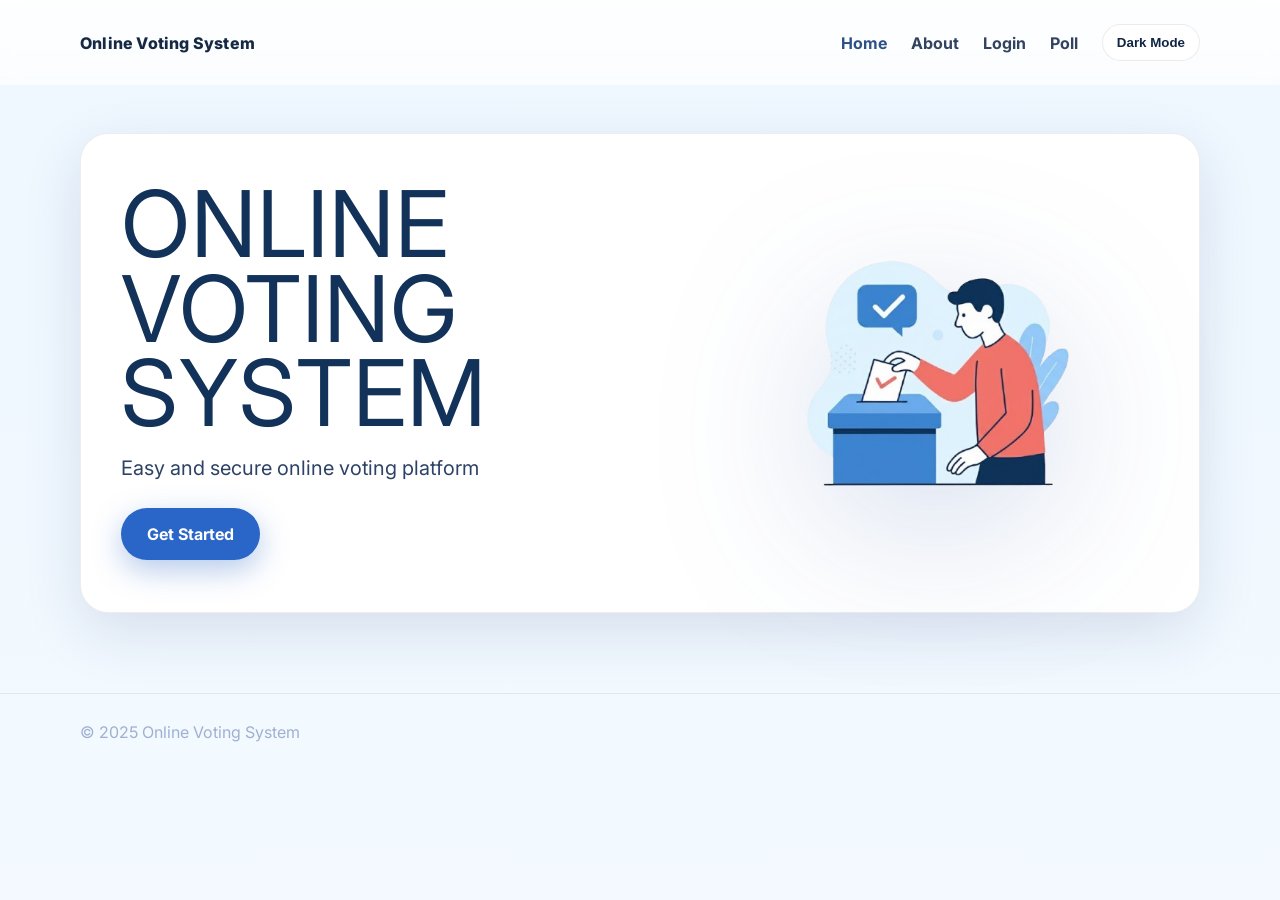
==== Frontend/index.html @ 99bcf948 "Project Setup" ====
<!DOCTYPE html>
<html lang="en">
<head>
    <meta charset="UTF-8">
    <meta name="viewport" content="width=device-width, initial-scale=1.0">
    <title>Online Voting System</title>
    <link rel="preconnect" href="https://fonts.googleapis.com">
    <link rel="preconnect" href="https://fonts.gstatic.com" crossorigin>
    <link href="https://fonts.googleapis.com/css2?family=Inter:wght@400;600;800&display=swap" rel="stylesheet">
    <link rel="stylesheet" href="styles.css">
</head>
<body>
    <div class="site-header">
        <div class="container nav">
            <div class="brand">Online Voting System</div>
            <div class="nav-links">
                <a class="nav-link active" href="index.html">Home</a>
                <a class="nav-link" href="about.html">About</a>
                <a class="nav-link" href="login.html">Login</a>
                <a class="nav-link" href="poll.html">Poll</a>
                <button class="theme-toggle" id="themeToggle" data-ripple>Dark Mode</button>
            </div>
        </div>
    </div>

    <div class="main">
        <div class="hero">
            <div class="container hero-grid">
                <div class="hero-left">
                    <div class="gradient-title">
                        ONLINE<br>VOTING<br>SYSTEM
                    </div>
                    <div class="subtitle">Easy and secure online voting platform</div>
                    <a href="login.html" class="cta-button" data-ripple>
                        Get Started
                    </a>
                </div>
                <div class="hero-right">
                    <div class="card-illustration">
                        <img id="heroImage" src="images/10.png" data-light-src="images/10.png" >
                    </div>
                </div>
            </div>
        </div>
    </div>

    <div class="site-footer">
        <div class="container">
            <span>© 2025 Online Voting System</span>
        </div>
    </div>

    <script src="script.js"></script>
</body>
</html>
---- Frontend/styles.css ----
:root{
  /* Light theme default (as per new mock) */
  --bg-0:#eef7ff;--bg-1:#ffffff;--panel:#ffffff;--muted:#3b4a64;--text:#0f2544;
  --primary-0:#4da3ff;--primary-1:#2a66c7;--primary-2:#163d7a;--accent:#2a66c7;
  --shadow:0 20px 60px rgba(23,45,99,.12);
}
/* Night Mode (previous dark neon theme) */
.theme-dark{
  --bg-0:#0c1222;--bg-1:#0f172a;--panel:#0d1325;--muted:#9aa4bf;--text:#e6edff;
  --primary-0:#00e0ff;--primary-1:#3a78ff;--primary-2:#7a3cff;--accent:#a855f7;
  --shadow:0 20px 60px rgba(0,0,0,.45);
}
*{box-sizing:border-box}
html,body{height:100%}
body{
  margin:0;font-family:"Inter",system-ui,-apple-system,Segoe UI,Roboto,Arial;
  color:var(--text);background:linear-gradient(180deg,rgba(238,247,255,1),rgba(238,247,255,.7)) fixed;
}
.theme-dark body{ background:radial-gradient(1200px 800px at 20% 10%,#0f1a3c 0%,var(--bg-0) 45%,#0a0f1e 100%) fixed; }
.container{width:min(1120px,92%);margin:0 auto}

/* Header */
.site-header{position:sticky;top:0;z-index:10;background:linear-gradient(180deg,rgba(255,255,255,.9),rgba(255,255,255,.7));backdrop-filter:blur(10px);}
.theme-dark .site-header{background:linear-gradient(180deg,rgba(9,12,23,.85),rgba(9,12,23,.55));}
.nav{display:flex;align-items:center;justify-content:space-between;padding:24px 0}
.brand{font-weight:800;letter-spacing:.2px;color:#162843}
.theme-dark .brand{color:#bcd3ff}
.nav-links{display:flex;gap:24px;align-items:center}
.nav-link{color:#1c2e4e;text-decoration:none;font-weight:700;opacity:.9;transition:opacity .2s,transform .2s}
.nav-link:hover{opacity:1;transform:translateY(-1px)}
.nav-link.active{color:var(--primary-2)}
.theme-dark .nav-link.active{color:#fff}
.theme-toggle{border:1px solid rgba(0,0,0,.08);background:#fff;color:#0f2544;border-radius:999px;padding:10px 14px;font-weight:700;cursor:pointer}
.theme-dark .theme-toggle{background:#11172a;color:#e6edff;border-color:rgba(255,255,255,.12)}
.theme-toggle:hover{background:#f3f7ff}

/* Hero */
.hero{padding:48px 0 80px}
.hero-grid{display:grid;grid-template-columns:1.1fr .9fr;gap:40px;align-items:center;background:var(--panel);border-radius:28px;padding:48px 40px;box-shadow:var(--shadow);border:1px solid rgba(7,29,73,.08)}
.theme-dark .hero-grid{background:linear-gradient(180deg,rgba(20,24,44,.65),rgba(13,19,37,.65));border-color:rgba(255,255,255,.05)}
.gradient-title{font-size:92px;line-height:.92;margin:0;color:#12325a;letter-spacing:1px}
.theme-dark .gradient-title{background:linear-gradient(135deg,var(--primary-0),var(--primary-1) 45%,var(--primary-2));-webkit-background-clip:text;background-clip:text;color:transparent}
.subtitle{color:#2d4266;margin:20px 0 28px;font-size:20px}
.theme-dark .subtitle{color:var(--muted)}
.cta-button{display:inline-block;padding:16px 26px;border-radius:999px;background:#2a66c7;color:white;text-decoration:none;font-weight:700;box-shadow:0 10px 30px rgba(42,102,199,.35);position:relative;overflow:hidden}
.theme-dark .cta-button{background:linear-gradient(135deg,#8a2be2,#ff2dfc 50%,#5b7cfa);box-shadow:0 10px 30px rgba(138,43,226,.45)}
.cta-button:focus{outline:2px solid rgba(124,58,237,.6);outline-offset:3px}

.card-illustration{display:grid;place-items:center;width:100%;max-width:560px;aspect-ratio:4/3}
.card-illustration img{width:100%;height:100%;object-fit:contain;filter:drop-shadow(0 40px 80px rgba(31,80,160,.18))}
.theme-dark .card-illustration img{filter:drop-shadow(0 40px 80px rgba(65,105,225,.25))}

/* Pages */
.page{padding:48px 0 80px}
.panel{width:min(900px,92%);margin:0 auto;background:var(--panel);border-radius:24px;padding:36px;border:1px solid rgba(7,29,73,.08);box-shadow:var(--shadow)}
.theme-dark .panel{background:linear-gradient(180deg,rgba(20,24,44,.65),rgba(13,19,37,.65));border-color:rgba(255,255,255,.06)}
.panel-title{margin:0 0 12px;font-weight:800;font-size:28px}
.card.form{display:grid;gap:16px}
.card input{width:100%;margin-top:8px;padding:14px 14px;border-radius:12px;border:1px solid rgba(7,29,73,.12);background:#ffffff;color:#0f2544}
.theme-dark .card input{border-color:rgba(255,255,255,.08);background:#0a1020;color:var(--text)}
.auth .card{width:min(520px,92%)}
.form-hint{color:#9fb0d1;margin-top:8px}

/* Poll */
.options{display:grid;gap:14px;margin-top:10px}
.option{display:grid;grid-template-columns:1fr auto;align-items:center;gap:14px;padding:16px 18px;border-radius:14px;background:#ffffff;border:1px solid rgba(7,29,73,.12);color:#0f2544;cursor:pointer;position:relative;text-align:left}
.theme-dark .option{background:#0b1226;border-color:rgba(255,255,255,.06);color:#eaf2ff}
.option:hover{border-color:#2a66c7}
.theme-dark .option:hover{border-color:rgba(123,97,255,.6)}
.option-bar{grid-column:1/-1;height:10px;border-radius:999px;background:rgba(7,29,73,.08);overflow:hidden}
.theme-dark .option-bar{background:rgba(255,255,255,.06)}
.option-bar span{display:block;height:100%;width:0;background:linear-gradient(90deg,var(--primary-0),var(--primary-1),var(--primary-2));transition:width .6s ease}
.option-percent{font-variant-numeric:tabular-nums;color:#1c2e4e}
.theme-dark .option-percent{color:#cfe1ff}

/* Footer */
.site-footer{border-top:1px solid rgba(7,29,73,.08)}
.theme-dark .site-footer{border-top-color:rgba(255,255,255,.06)}
.site-footer .container{padding:28px 0;color:#9fb0d1}

/* Utilities */
[data-ripple]{position:relative;overflow:hidden}
.ripple{position:absolute;border-radius:50%;transform:scale(0);animation:ripple .6s linear;background:rgba(255,255,255,.35);pointer-events:none}
@keyframes ripple{to{transform:scale(4);opacity:0}}

@media (max-width: 900px){
  .hero-grid{grid-template-columns:1fr}
  .gradient-title{font-size:64px}
}
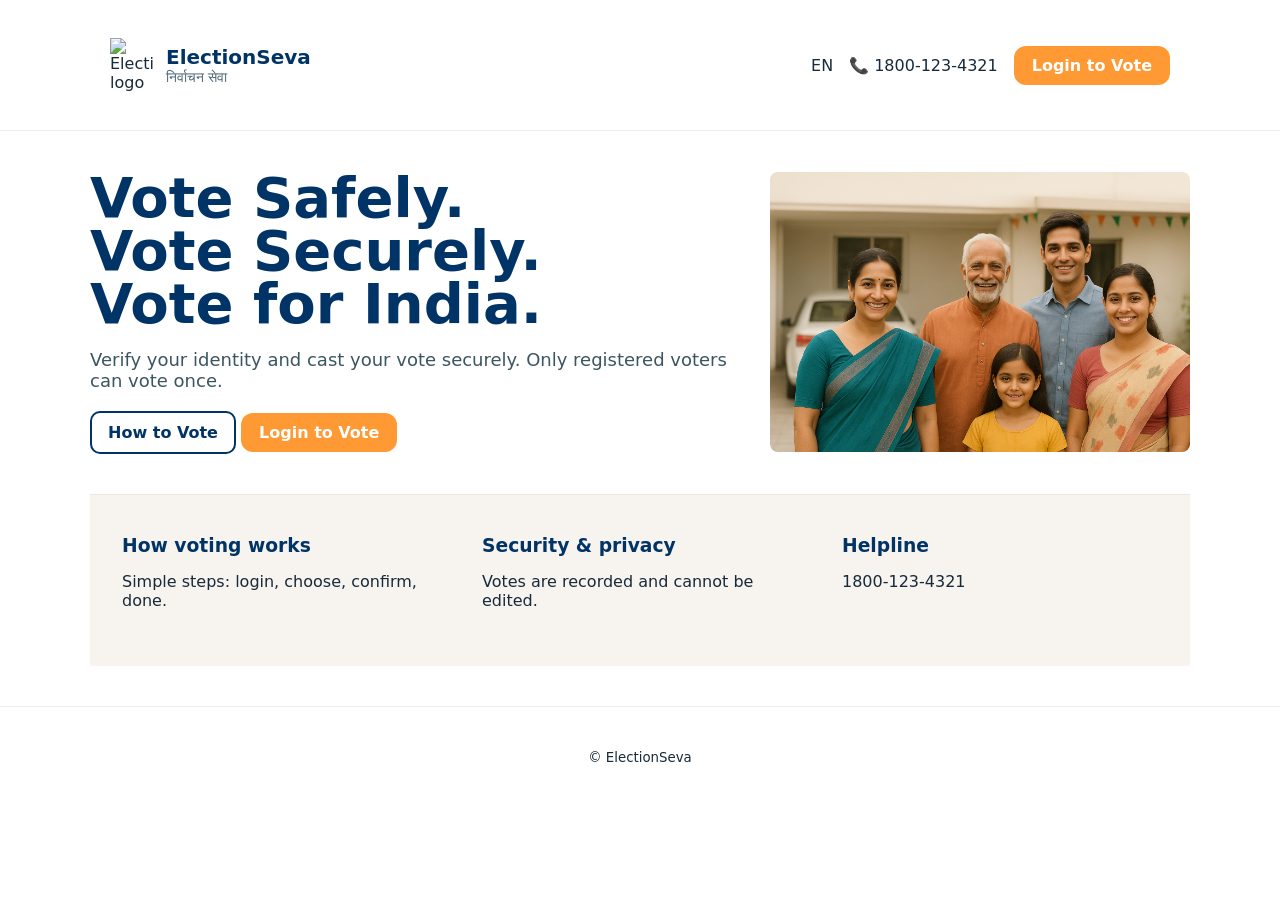
==== commit 58fd3295: "Project Implemented" ====
--- a/Frontend/index.html
+++ b/Frontend/index.html
@@ -1,57 +1,68 @@
-<!DOCTYPE html>
+<!doctype html>
 <html lang="en">
 <head>
-    <meta charset="UTF-8">
-    <meta name="viewport" content="width=device-width, initial-scale=1.0">
-    <title>Online Voting System</title>
-    <link rel="preconnect" href="https://fonts.googleapis.com">
-    <link rel="preconnect" href="https://fonts.gstatic.com" crossorigin>
-    <link href="https://fonts.googleapis.com/css2?family=Inter:wght@400;600;800&display=swap" rel="stylesheet">
-    <link rel="stylesheet" href="styles.css">
+<meta charset="utf-8"/>
+<meta name="viewport" content="width=device-width,initial-scale=1"/>
+<title>ElectionSeva</title>
+<link rel="stylesheet" href="css/style.css">
 </head>
 <body>
-    <div class="site-header">
-        <div class="container nav">
-            <div class="brand">Online Voting System</div>
-            <div class="nav-links">
-                <a class="nav-link active" href="index.html">Home</a>
-                <a class="nav-link" href="about.html">About</a>
-                <a class="nav-link" href="login.html">Login</a>
-                <a class="nav-link" href="poll.html">Poll</a>
-                <button class="theme-toggle" id="themeToggle" data-ripple>Dark Mode</button>
-            </div>
-        </div>
+<header class="site-header">
+  <div class="container header-inner">
+    <div class="brand">
+      <img src="assets/logo.svg" alt="ElectionSeva logo" class="logo">
+      <div class="brand-text">
+        <h1>ElectionSeva</h1>
+        <div class="hindi">निर्वाचन सेवा</div>
+      </div>
     </div>
+    <div class="header-right">
+      <div class="lang">EN</div>
+      <div class="helpline">📞 1800-123-4321</div>
+      <a class="btn primary" href="voter_login.html">Login to Vote</a>
+    </div>
+  </div>
+</header>
 
-    <div class="main">
-        <div class="hero">
-            <div class="container hero-grid">
-                <div class="hero-left">
-                    <div class="gradient-title">
-                        ONLINE<br>VOTING<br>SYSTEM
-                    </div>
-                    <div class="subtitle">Easy and secure online voting platform</div>
-                    <a href="login.html" class="cta-button" data-ripple>
-                        Get Started
-                    </a>
-                </div>
-                <div class="hero-right">
-                    <div class="card-illustration">
-                        <img id="heroImage" src="images/10.png" data-light-src="images/10.png" >
-                    </div>
-                </div>
-            </div>
-        </div>
+<main>
+  <section class="hero container">
+    <div class="hero-left">
+      <h2>Vote Safely.<br>Vote Securely.<br>Vote for India.</h2>
+      <p>Verify your identity and cast your vote securely. Only registered voters can vote once.</p>
+      <div class="hero-ctas">
+        <a class="btn outline" href="#">How to Vote</a>
+        <a class="btn primary" href="voter_login.html">Login to Vote</a>
+      </div>
     </div>
+    <div class="hero-right">
+      <img src="assets/hero-2.png" alt="Happy family representing voters">
+    </div>
+  </section>
 
-    <div class="site-footer">
-        <div class="container">
-            <span>© 2025 Online Voting System</span>
-        </div>
+  <section class="info container">
+    <div class="info-grid">
+      <div class="info-item">
+        <h3>How voting works</h3>
+        <p>Simple steps: login, choose, confirm, done.</p>
+      </div>
+      <div class="info-item">
+        <h3>Security & privacy</h3>
+        <p>Votes are recorded and cannot be edited.</p>
+      </div>
+      <div class="info-item">
+        <h3>Helpline</h3>
+        <p>1800-123-4321</p>
+      </div>
     </div>
+  </section>
+</main>
 
-    <script src="script.js"></script>
+<footer class="site-footer">
+  <div class="container">
+    <small>© ElectionSeva</small>
+  </div>
+</footer>
+
+<script src="js/main.js"></script>
 </body>
 </html>
-
-
--- a/Frontend/css/style.css
+++ b/Frontend/css/style.css
@@ -0,0 +1,55 @@
+/* style.css - minimal reset */
+*{box-sizing:border-box}
+html,body{height:100%;margin:0;font-family:"Noto Sans", system-ui, -apple-system, "Segoe UI", Roboto, Arial; color:#172a3a}
+.container{max-width:1100px;margin:0 auto;padding:20px}
+
+/* Palette */
+:root{
+  --saffron:#FF9933;
+  --navy:#003366;
+  --green:#138808;
+  --muted:#F7F3EE;
+  --text:#172a3a;
+}
+
+/* Header */
+.site-header{background:#fff;padding:18px 0;border-bottom:1px solid #eee}
+.header-inner{display:flex;justify-content:space-between;align-items:center}
+.brand{display:flex;align-items:center;gap:12px}
+.logo{width:44px;height:auto}
+.brand-text h1{margin:0;font-size:20px;color:var(--navy)}
+.brand-text .hindi{font-size:14px;color:#516a7a}
+.header-right{display:flex;align-items:center;gap:16px}
+.btn{display:inline-block;padding:10px 18px;border-radius:12px;text-decoration:none;font-weight:600}
+.btn.primary{background:var(--saffron);color:white}
+.btn.outline{border:2px solid var(--navy);color:var(--navy);background:transparent;padding:10px 16px;border-radius:10px}
+
+/* Hero */
+.hero{display:grid;grid-template-columns:1fr 420px;gap:30px;align-items:center;padding:40px 0}
+.hero-left h2{font-size:56px;line-height:0.95;margin:0 0 18px;color:var(--navy)}
+.hero-left p{font-size:18px;color:#3b5562;margin-bottom:20px}
+.hero-right img{width:100%;height:auto;border-radius:8px;display:block}
+
+/* Info grid */
+.info{background:var(--muted);padding:28px 20px;border-top:1px solid #efe7de}
+.info-grid{display:flex;gap:20px;justify-content:space-between}
+.info-item{flex:1;padding:12px}
+.info-item h3{margin:0 0 8px;color:var(--navy)}
+
+/* Forms and auth pages */
+.auth-page{max-width:640px;margin:40px auto}
+.form label{display:block;margin-bottom:12px}
+.form input, .form textarea, .form select{width:100%;padding:10px;border:1px solid #ddd;border-radius:8px}
+.form-row{display:flex;gap:12px;align-items:center;margin-top:18px}
+.form-msg{margin-top:12px;color:#b12}
+
+/* Footer */
+.site-footer{padding:20px;border-top:1px solid #eee;background:#fff;text-align:center;margin-top:40px}
+
+/* responsive */
+@media (max-width:900px){
+  .hero{grid-template-columns:1fr; padding:20px 0}
+  .hero-left h2{font-size:36px}
+  .hero-right{order:-1}
+  .info-grid{flex-direction:column}
+}
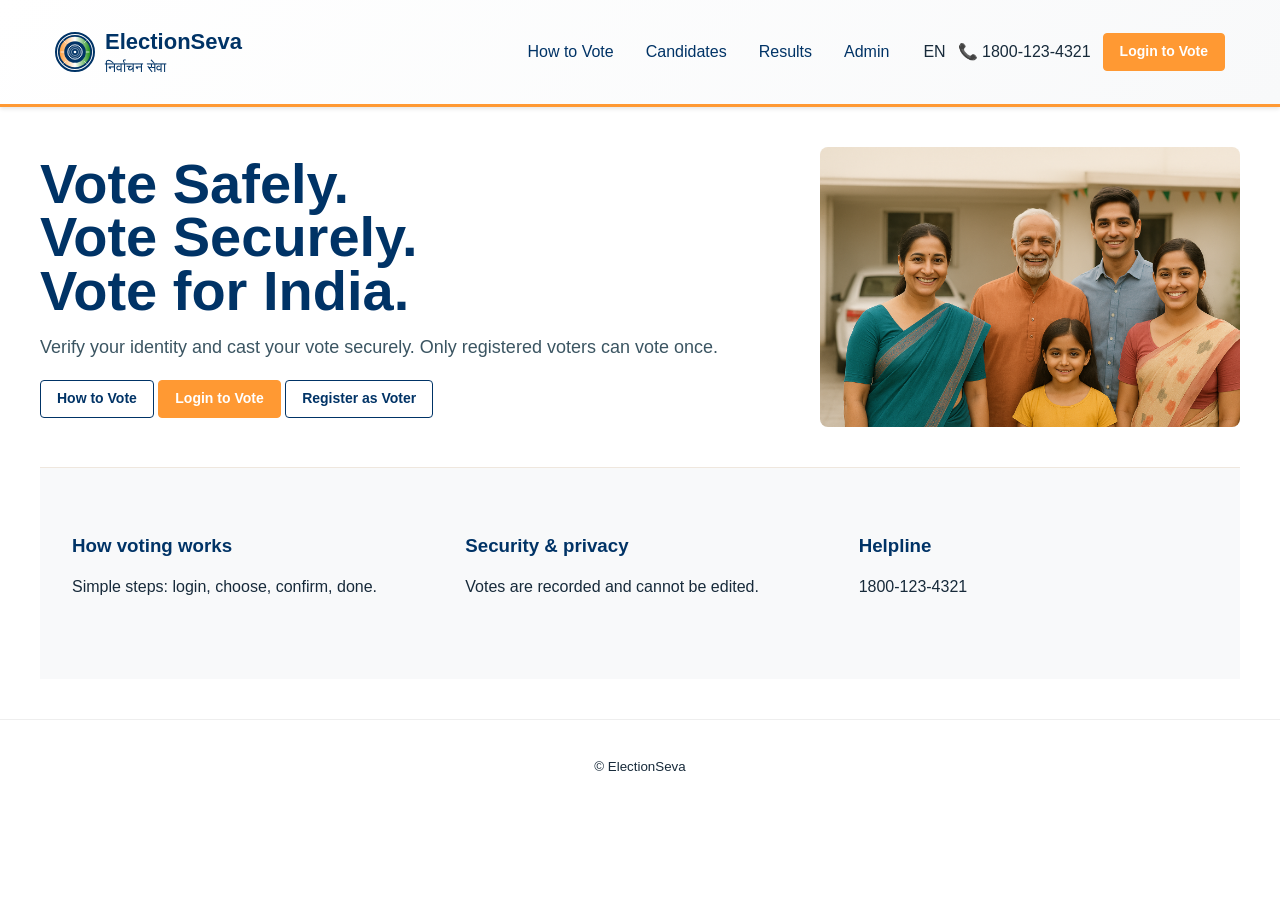
==== commit 888ea33a: "add function" ====
--- a/Frontend/index.html
+++ b/Frontend/index.html
@@ -17,6 +17,12 @@
       </div>
     </div>
     <div class="header-right">
+      <div class="nav-links">
+        <a href="how_to_vote.html" class="nav-link">How to Vote</a>
+        <a href="simple_candidates.html" class="nav-link">Candidates</a>
+        <a href="results.html" class="nav-link">Results</a>
+        <a href="simple_admin.html" class="nav-link">Admin</a>
+      </div>
       <div class="lang">EN</div>
       <div class="helpline">📞 1800-123-4321</div>
       <a class="btn primary" href="voter_login.html">Login to Vote</a>
@@ -30,8 +36,9 @@
       <h2>Vote Safely.<br>Vote Securely.<br>Vote for India.</h2>
       <p>Verify your identity and cast your vote securely. Only registered voters can vote once.</p>
       <div class="hero-ctas">
-        <a class="btn outline" href="#">How to Vote</a>
+        <a class="btn outline" href="how_to_vote.html">How to Vote</a>
         <a class="btn primary" href="voter_login.html">Login to Vote</a>
+        <a class="btn outline" href="register_voter.html">Register as Voter</a>
       </div>
     </div>
     <div class="hero-right">
--- a/Frontend/css/style.css
+++ b/Frontend/css/style.css
@@ -1,28 +1,111 @@
-/* style.css - minimal reset */
+/* style.css - Indian Government Theme */
 *{box-sizing:border-box}
-html,body{height:100%;margin:0;font-family:"Noto Sans", system-ui, -apple-system, "Segoe UI", Roboto, Arial; color:#172a3a}
-.container{max-width:1100px;margin:0 auto;padding:20px}
-
-/* Palette */
+html,body{height:100%;margin:0;font-family:"Noto Sans", "Arial", sans-serif; color:#172a3a; line-height:1.4}
+.container{max-width:1200px;margin:0 auto;padding:15px}
+
+/* Indian Government Color Palette */
 :root{
   --saffron:#FF9933;
   --navy:#003366;
   --green:#138808;
-  --muted:#F7F3EE;
+  --white:#FFFFFF;
+  --muted:#F8F9FA;
   --text:#172a3a;
-}
-
-/* Header */
-.site-header{background:#fff;padding:18px 0;border-bottom:1px solid #eee}
-.header-inner{display:flex;justify-content:space-between;align-items:center}
-.brand{display:flex;align-items:center;gap:12px}
-.logo{width:44px;height:auto}
-.brand-text h1{margin:0;font-size:20px;color:var(--navy)}
-.brand-text .hindi{font-size:14px;color:#516a7a}
-.header-right{display:flex;align-items:center;gap:16px}
-.btn{display:inline-block;padding:10px 18px;border-radius:12px;text-decoration:none;font-weight:600}
-.btn.primary{background:var(--saffron);color:white}
-.btn.outline{border:2px solid var(--navy);color:var(--navy);background:transparent;padding:10px 16px;border-radius:10px}
+  --border:#E5E5E5;
+  --success:#28a745;
+  --warning:#ffc107;
+  --danger:#dc3545;
+  --info:#17a2b8;
+}
+
+/* Header - Government Style */
+.site-header{
+  background: linear-gradient(135deg, var(--white) 0%, var(--muted) 100%);
+  padding:12px 0;
+  border-bottom:3px solid var(--saffron);
+  box-shadow:0 2px 4px rgba(0,0,0,0.1)
+}
+.header-inner{
+  display:flex;
+  justify-content:space-between;
+  align-items:center;
+  flex-wrap:wrap;
+  gap:10px;
+}
+.brand{
+  display:flex;
+  align-items:center;
+  gap:10px;
+}
+.logo{width:40px;height:40px;border-radius:50%;border:2px solid var(--navy)}
+.brand-text h1{
+  margin:0;
+  font-size:22px;
+  color:var(--navy);
+  font-weight:bold;
+}
+.brand-text .hindi{
+  font-size:14px;
+  color:var(--navy);
+  font-weight:500;
+}
+.header-right{
+  display:flex;
+  align-items:center;
+  gap:12px;
+  flex-wrap:wrap;
+}
+.nav-links{
+  display:flex;
+  gap:8px;
+  margin-right:10px;
+}
+.nav-link{
+  color:var(--navy);
+  text-decoration:none;
+  font-weight:500;
+  padding:6px 12px;
+  border-radius:4px;
+  transition:background-color 0.2s;
+}
+.nav-link:hover{
+  background-color:var(--muted);
+  color:var(--saffron);
+}
+.btn{
+  display:inline-block;
+  padding:8px 16px;
+  border-radius:4px;
+  text-decoration:none;
+  font-weight:600;
+  font-size:14px;
+  border:none;
+  cursor:pointer;
+  transition:all 0.2s;
+}
+.btn.primary{
+  background:var(--saffron);
+  color:var(--white);
+  border:1px solid var(--saffron);
+}
+.btn.primary:hover{
+  background:#e6891a;
+  border-color:#e6891a;
+}
+.btn.outline{
+  border:1px solid var(--navy);
+  color:var(--navy);
+  background:transparent;
+}
+.btn.outline:hover{
+  background:var(--navy);
+  color:var(--white);
+}
+.btn.success{background:var(--success);color:var(--white);border:1px solid var(--success)}
+.btn.warning{background:var(--warning);color:var(--text);border:1px solid var(--warning)}
+.btn.danger{background:var(--danger);color:var(--white);border:1px solid var(--danger)}
+.btn.small{padding:4px 8px;font-size:12px}
+.btn.large{padding:12px 24px;font-size:16px}
 
 /* Hero */
 .hero{display:grid;grid-template-columns:1fr 420px;gap:30px;align-items:center;padding:40px 0}
@@ -46,10 +129,481 @@
 /* Footer */
 .site-footer{padding:20px;border-top:1px solid #eee;background:#fff;text-align:center;margin-top:40px}
 
-/* responsive */
+/* Page Layout */
+.page-header{
+  text-align:center;
+  margin:20px 0 30px;
+  padding:20px;
+  background:var(--muted);
+  border-radius:8px;
+  border-left:4px solid var(--saffron);
+}
+.page-header h1{
+  color:var(--navy);
+  margin:0 0 10px;
+  font-size:28px;
+}
+.subtitle{
+  color:#666;
+  font-size:16px;
+  margin:0;
+}
+
+/* Forms - Government Style */
+.registration-form{
+  background:var(--white);
+  padding:25px;
+  border-radius:8px;
+  border:1px solid var(--border);
+  box-shadow:0 2px 8px rgba(0,0,0,0.1);
+}
+.form-section{
+  margin-bottom:25px;
+  padding-bottom:20px;
+  border-bottom:1px solid var(--border);
+}
+.form-section:last-child{
+  border-bottom:none;
+  margin-bottom:0;
+}
+.form-section h3{
+  color:var(--navy);
+  margin:0 0 15px;
+  font-size:18px;
+  border-bottom:2px solid var(--saffron);
+  padding-bottom:5px;
+}
+.form-row{
+  display:grid;
+  grid-template-columns:1fr 1fr;
+  gap:15px;
+  margin-bottom:15px;
+}
+.form-group{
+  display:block;
+  margin-bottom:15px;
+}
+.form-group label{
+  display:block;
+  font-weight:600;
+  color:var(--navy);
+  margin-bottom:5px;
+}
+.form input, .form textarea, .form select{
+  width:100%;
+  padding:10px;
+  border:2px solid var(--border);
+  border-radius:4px;
+  font-size:14px;
+  transition:border-color 0.2s;
+}
+.form input:focus, .form textarea:focus, .form select:focus{
+  outline:none;
+  border-color:var(--saffron);
+  box-shadow:0 0 0 2px rgba(255,153,51,0.2);
+}
+.form-actions{
+  display:flex;
+  gap:10px;
+  flex-wrap:wrap;
+  margin-top:20px;
+  padding-top:20px;
+  border-top:1px solid var(--border);
+}
+
+/* Candidate Cards */
+.candidate-card{
+  background:var(--white);
+  border:1px solid var(--border);
+  border-radius:8px;
+  padding:20px;
+  margin-bottom:15px;
+  box-shadow:0 2px 4px rgba(0,0,0,0.1);
+  transition:box-shadow 0.2s;
+}
+.candidate-card:hover{
+  box-shadow:0 4px 8px rgba(0,0,0,0.15);
+}
+.candidate-header{
+  display:flex;
+  align-items:center;
+  gap:15px;
+  margin-bottom:15px;
+}
+.candidate-symbol{
+  width:60px;
+  height:60px;
+  border:2px solid var(--border);
+  border-radius:8px;
+  display:flex;
+  align-items:center;
+  justify-content:center;
+  background:var(--muted);
+}
+.party-symbol{
+  width:100%;
+  height:100%;
+  object-fit:contain;
+  border-radius:4px;
+}
+.no-symbol{
+  color:#999;
+  font-size:12px;
+  text-align:center;
+}
+.candidate-info{
+  flex:1;
+}
+.candidate-name{
+  margin:0 0 5px;
+  color:var(--navy);
+  font-size:18px;
+}
+.candidate-party{
+  margin:0 0 5px;
+  color:var(--saffron);
+  font-weight:600;
+}
+.candidate-constituency{
+  margin:0;
+  color:#666;
+  font-size:14px;
+}
+.candidate-manifesto{
+  background:var(--muted);
+  padding:15px;
+  border-radius:4px;
+  border-left:3px solid var(--saffron);
+}
+.candidate-manifesto h4{
+  margin:0 0 10px;
+  color:var(--navy);
+  font-size:16px;
+}
+.candidate-manifesto p{
+  margin:0;
+  line-height:1.5;
+}
+
+/* Voting Guide */
+.voting-guide{
+  background:var(--white);
+  padding:25px;
+  border-radius:8px;
+  border:1px solid var(--border);
+}
+.guide-section{
+  margin-bottom:30px;
+}
+.guide-section h2{
+  color:var(--navy);
+  margin:0 0 15px;
+  font-size:24px;
+  border-bottom:2px solid var(--saffron);
+  padding-bottom:10px;
+}
+.steps-container{
+  margin:25px 0;
+}
+.step{
+  display:flex;
+  gap:20px;
+  margin-bottom:25px;
+  padding:20px;
+  background:var(--muted);
+  border-radius:8px;
+  border-left:4px solid var(--saffron);
+}
+.step-number{
+  width:40px;
+  height:40px;
+  background:var(--saffron);
+  color:var(--white);
+  border-radius:50%;
+  display:flex;
+  align-items:center;
+  justify-content:center;
+  font-weight:bold;
+  font-size:18px;
+  flex-shrink:0;
+}
+.step-content{
+  flex:1;
+}
+.step-content h3{
+  margin:0 0 10px;
+  color:var(--navy);
+  font-size:18px;
+}
+.step-content p{
+  margin:0 0 15px;
+  line-height:1.5;
+}
+.step-actions{
+  margin-top:10px;
+}
+.step-note{
+  background:var(--white);
+  padding:10px;
+  border-radius:4px;
+  border-left:3px solid var(--info);
+  margin-top:10px;
+  font-size:14px;
+}
+
+/* Results Page */
+.result-card{
+  background:var(--white);
+  border:1px solid var(--border);
+  border-radius:8px;
+  padding:20px;
+  margin-bottom:15px;
+  display:flex;
+  align-items:center;
+  gap:20px;
+  transition:all 0.2s;
+}
+.result-card.winner{
+  border:2px solid var(--success);
+  background:linear-gradient(135deg, #f8fff8 0%, var(--white) 100%);
+  box-shadow:0 4px 12px rgba(40,167,69,0.2);
+}
+.result-rank{
+  width:60px;
+  text-align:center;
+  font-weight:bold;
+  font-size:18px;
+  color:var(--navy);
+}
+.winner-badge{
+  background:var(--success);
+  color:var(--white);
+  padding:4px 8px;
+  border-radius:4px;
+  font-size:12px;
+  font-weight:bold;
+}
+.result-candidate{
+  display:flex;
+  align-items:center;
+  gap:15px;
+  flex:1;
+}
+.result-votes{
+  text-align:right;
+  min-width:120px;
+}
+.vote-count{
+  font-size:18px;
+  font-weight:bold;
+  color:var(--navy);
+}
+.vote-percentage{
+  font-size:14px;
+  color:#666;
+}
+.result-bar{
+  width:100px;
+  height:8px;
+  background:var(--border);
+  border-radius:4px;
+  overflow:hidden;
+}
+.vote-bar{
+  height:100%;
+  background:var(--saffron);
+  transition:width 0.3s;
+}
+
+/* Admin Panel */
+.admin-section{
+  background:var(--white);
+  border:1px solid var(--border);
+  border-radius:8px;
+  padding:20px;
+  margin-bottom:20px;
+}
+.admin-section h3{
+  margin:0 0 15px;
+  color:var(--navy);
+  font-size:18px;
+  border-bottom:2px solid var(--saffron);
+  padding-bottom:8px;
+}
+.election-controls{
+  display:flex;
+  gap:10px;
+  flex-wrap:wrap;
+  margin-bottom:15px;
+}
+.admin-actions{
+  display:flex;
+  gap:10px;
+  flex-wrap:wrap;
+}
+.status-info{
+  background:var(--muted);
+  padding:15px;
+  border-radius:4px;
+  border-left:4px solid var(--info);
+}
+.status-open{color:var(--success);font-weight:bold}
+.status-closed{color:var(--danger);font-weight:bold}
+.status-published{color:var(--success);font-weight:bold}
+.status-unpublished{color:var(--warning);font-weight:bold}
+
+/* Statistics */
+.stats-grid{
+  display:grid;
+  grid-template-columns:repeat(auto-fit, minmax(200px, 1fr));
+  gap:15px;
+  margin-bottom:20px;
+}
+.stat-item{
+  background:var(--muted);
+  padding:15px;
+  border-radius:4px;
+  text-align:center;
+  border-left:4px solid var(--saffron);
+}
+.stat-number{
+  font-size:24px;
+  font-weight:bold;
+  color:var(--navy);
+  margin-top:5px;
+}
+.candidate-stats{
+  background:var(--white);
+  padding:15px;
+  border-radius:4px;
+  border:1px solid var(--border);
+}
+.candidate-stat{
+  padding:8px 0;
+  border-bottom:1px solid var(--border);
+}
+.candidate-stat:last-child{
+  border-bottom:none;
+}
+
+/* Voters Table */
+.voters-table{
+  background:var(--white);
+  border:1px solid var(--border);
+  border-radius:4px;
+  overflow:hidden;
+}
+.voter-row{
+  display:grid;
+  grid-template-columns:1fr 1fr 1fr auto auto;
+  gap:10px;
+  padding:12px 15px;
+  border-bottom:1px solid var(--border);
+  align-items:center;
+}
+.voter-row:last-child{
+  border-bottom:none;
+}
+.voter-row:hover{
+  background:var(--muted);
+}
+.status-verified{color:var(--success);font-weight:bold}
+.status-pending{color:var(--warning);font-weight:bold}
+
+/* Info Cards */
+.info-grid{
+  display:grid;
+  grid-template-columns:repeat(auto-fit, minmax(250px, 1fr));
+  gap:20px;
+  margin:25px 0;
+}
+.info-card{
+  background:var(--white);
+  border:1px solid var(--border);
+  border-radius:8px;
+  padding:20px;
+  text-align:center;
+}
+.info-card h3{
+  margin:0 0 15px;
+  color:var(--navy);
+  font-size:18px;
+}
+.info-card ul{
+  text-align:left;
+  margin:0;
+  padding-left:20px;
+}
+.info-card li{
+  margin-bottom:8px;
+  line-height:1.4;
+}
+
+/* Timeline */
+.timeline{
+  margin:25px 0;
+}
+.timeline-item{
+  display:flex;
+  gap:20px;
+  margin-bottom:20px;
+  padding:15px;
+  background:var(--muted);
+  border-radius:4px;
+  border-left:4px solid var(--saffron);
+}
+.timeline-date{
+  font-weight:bold;
+  color:var(--navy);
+  min-width:150px;
+}
+.timeline-content{
+  flex:1;
+  line-height:1.5;
+}
+
+/* Action Buttons */
+.action-buttons{
+  display:flex;
+  gap:15px;
+  justify-content:center;
+  flex-wrap:wrap;
+  margin:30px 0;
+}
+
+/* Status Messages */
+.election-closed, .no-results, .error{
+  text-align:center;
+  padding:30px;
+  background:var(--muted);
+  border-radius:8px;
+  border:1px solid var(--border);
+}
+.election-closed h3, .error h3{
+  color:var(--navy);
+  margin:0 0 15px;
+}
+.loading{
+  text-align:center;
+  padding:20px;
+  color:#666;
+  font-style:italic;
+}
+
+/* Responsive Design */
 @media (max-width:900px){
   .hero{grid-template-columns:1fr; padding:20px 0}
   .hero-left h2{font-size:36px}
   .hero-right{order:-1}
   .info-grid{flex-direction:column}
-}
+  .form-row{grid-template-columns:1fr}
+  .result-card{flex-direction:column; text-align:center}
+  .result-candidate{flex-direction:column; text-align:center}
+  .voter-row{grid-template-columns:1fr; gap:5px; text-align:center}
+  .election-controls{flex-direction:column}
+  .admin-actions{flex-direction:column}
+  .action-buttons{flex-direction:column; align-items:center}
+  .nav-links{display:none}
+}
+
+
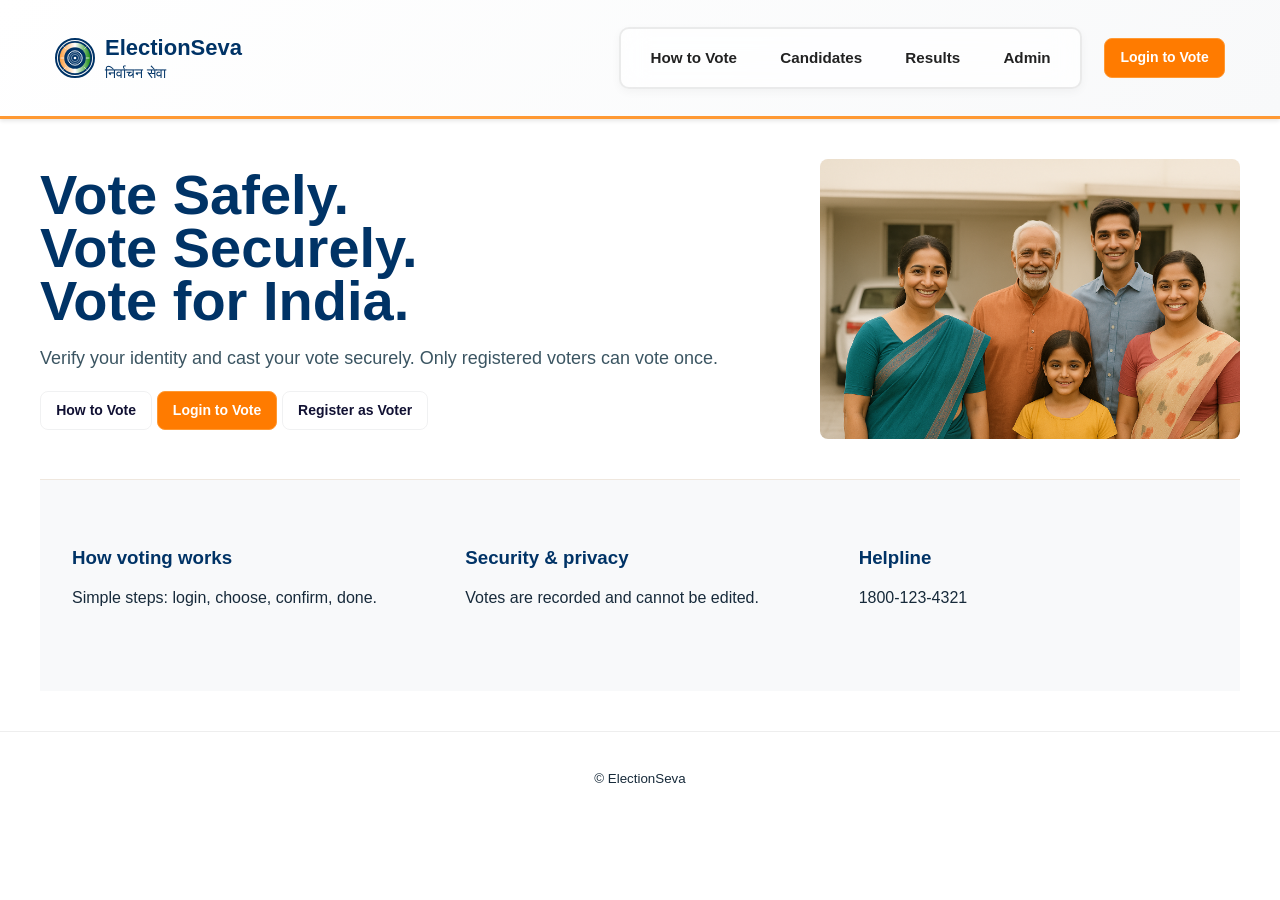
==== commit 74dd5806: "add function" ====
--- a/Frontend/index.html
+++ b/Frontend/index.html
@@ -17,14 +17,12 @@
       </div>
     </div>
     <div class="header-right">
-      <div class="nav-links">
+      <div class="nav-links glass-nav">
         <a href="how_to_vote.html" class="nav-link">How to Vote</a>
         <a href="simple_candidates.html" class="nav-link">Candidates</a>
         <a href="results.html" class="nav-link">Results</a>
         <a href="simple_admin.html" class="nav-link">Admin</a>
-      </div>
-      <div class="lang">EN</div>
-      <div class="helpline">📞 1800-123-4321</div>
+      </div>      
       <a class="btn primary" href="voter_login.html">Login to Vote</a>
     </div>
   </div>
--- a/Frontend/css/style.css
+++ b/Frontend/css/style.css
@@ -1,609 +1,1104 @@
 /* style.css - Indian Government Theme */
-*{box-sizing:border-box}
-html,body{height:100%;margin:0;font-family:"Noto Sans", "Arial", sans-serif; color:#172a3a; line-height:1.4}
-.container{max-width:1200px;margin:0 auto;padding:15px}
+* {
+  box-sizing: border-box;
+}
+html,
+body {
+  height: 100%;
+  margin: 0;
+  font-family: "Noto Sans", "Arial", sans-serif;
+  color: #172a3a;
+  line-height: 1.4;
+}
+.container {
+  max-width: 1200px;
+  margin: 0 auto;
+  padding: 15px;
+}
 
 /* Indian Government Color Palette */
-:root{
-  --saffron:#FF9933;
-  --navy:#003366;
-  --green:#138808;
-  --white:#FFFFFF;
-  --muted:#F8F9FA;
-  --text:#172a3a;
-  --border:#E5E5E5;
-  --success:#28a745;
-  --warning:#ffc107;
-  --danger:#dc3545;
-  --info:#17a2b8;
+:root {
+  --saffron: #ff9933;
+  --navy: #003366;
+  --green: #138808;
+  --white: #ffffff;
+  --muted: #f8f9fa;
+  --text: #172a3a;
+  --border: #e5e5e5;
+  --success: #28a745;
+  --warning: #ffc107;
+  --danger: #dc3545;
+  --info: #17a2b8;
 }
 
 /* Header - Government Style */
-.site-header{
+.site-header {
   background: linear-gradient(135deg, var(--white) 0%, var(--muted) 100%);
-  padding:12px 0;
-  border-bottom:3px solid var(--saffron);
-  box-shadow:0 2px 4px rgba(0,0,0,0.1)
-}
-.header-inner{
-  display:flex;
-  justify-content:space-between;
-  align-items:center;
-  flex-wrap:wrap;
-  gap:10px;
-}
-.brand{
-  display:flex;
-  align-items:center;
-  gap:10px;
-}
-.logo{width:40px;height:40px;border-radius:50%;border:2px solid var(--navy)}
-.brand-text h1{
-  margin:0;
-  font-size:22px;
-  color:var(--navy);
-  font-weight:bold;
-}
-.brand-text .hindi{
-  font-size:14px;
-  color:var(--navy);
-  font-weight:500;
-}
-.header-right{
-  display:flex;
-  align-items:center;
-  gap:12px;
-  flex-wrap:wrap;
-}
-.nav-links{
-  display:flex;
-  gap:8px;
-  margin-right:10px;
-}
-.nav-link{
-  color:var(--navy);
-  text-decoration:none;
-  font-weight:500;
-  padding:6px 12px;
-  border-radius:4px;
-  transition:background-color 0.2s;
-}
-.nav-link:hover{
-  background-color:var(--muted);
-  color:var(--saffron);
-}
-.btn{
-  display:inline-block;
-  padding:8px 16px;
-  border-radius:4px;
-  text-decoration:none;
-  font-weight:600;
-  font-size:14px;
-  border:none;
-  cursor:pointer;
-  transition:all 0.2s;
-}
-.btn.primary{
-  background:var(--saffron);
-  color:var(--white);
-  border:1px solid var(--saffron);
-}
-.btn.primary:hover{
-  background:#e6891a;
-  border-color:#e6891a;
-}
-.btn.outline{
-  border:1px solid var(--navy);
-  color:var(--navy);
-  background:transparent;
-}
-.btn.outline:hover{
-  background:var(--navy);
-  color:var(--white);
-}
-.btn.success{background:var(--success);color:var(--white);border:1px solid var(--success)}
-.btn.warning{background:var(--warning);color:var(--text);border:1px solid var(--warning)}
-.btn.danger{background:var(--danger);color:var(--white);border:1px solid var(--danger)}
-.btn.small{padding:4px 8px;font-size:12px}
-.btn.large{padding:12px 24px;font-size:16px}
+  padding: 12px 0;
+  border-bottom: 3px solid var(--saffron);
+  box-shadow: 0 2px 4px rgba(0, 0, 0, 0.1);
+}
+.header-inner {
+  display: flex;
+  justify-content: space-between;
+  align-items: center;
+  flex-wrap: wrap;
+  gap: 10px;
+}
+.brand {
+  display: flex;
+  align-items: center;
+  gap: 10px;
+}
+.logo {
+  width: 40px;
+  height: 40px;
+  border-radius: 50%;
+  border: 2px solid var(--navy);
+}
+.brand-text h1 {
+  margin: 0;
+  font-size: 22px;
+  color: var(--navy);
+  font-weight: bold;
+}
+.brand-text .hindi {
+  font-size: 14px;
+  color: var(--navy);
+  font-weight: 500;
+}
+.header-right {
+  display: flex;
+  align-items: center;
+  gap: 12px;
+  flex-wrap: wrap;
+}
+.nav-links {
+  display: flex;
+  gap: 8px;
+  margin-right: 10px;
+}
+.nav-link {
+  color: var(--navy);
+  text-decoration: none;
+  font-weight: 500;
+  padding: 6px 12px;
+  border-radius: 4px;
+  transition: background-color 0.2s;
+}
+.nav-link:hover {
+  background-color: var(--muted);
+  color: var(--saffron);
+}
+.btn {
+  display: inline-block;
+  padding: 8px 16px;
+  border-radius: 4px;
+  text-decoration: none;
+  font-weight: 600;
+  font-size: 14px;
+  border: none;
+  cursor: pointer;
+  transition: all 0.2s;
+}
+.btn.primary {
+  background: var(--saffron);
+  color: var(--white);
+  border: 1px solid var(--saffron);
+}
+.btn.primary:hover {
+  background: #e6891a;
+  border-color: #e6891a;
+}
+.btn.outline {
+  border: 1px solid var(--navy);
+  color: var(--navy);
+  background: transparent;
+}
+.btn.outline:hover {
+  background: var(--navy);
+  color: var(--white);
+}
+.btn.success {
+  background: var(--success);
+  color: var(--white);
+  border: 1px solid var(--success);
+}
+.btn.warning {
+  background: var(--warning);
+  color: var(--text);
+  border: 1px solid var(--warning);
+}
+.btn.danger {
+  background: var(--danger);
+  color: var(--white);
+  border: 1px solid var(--danger);
+}
+.btn.small {
+  padding: 4px 8px;
+  font-size: 12px;
+}
+.btn.large {
+  padding: 12px 24px;
+  font-size: 16px;
+}
 
 /* Hero */
-.hero{display:grid;grid-template-columns:1fr 420px;gap:30px;align-items:center;padding:40px 0}
-.hero-left h2{font-size:56px;line-height:0.95;margin:0 0 18px;color:var(--navy)}
-.hero-left p{font-size:18px;color:#3b5562;margin-bottom:20px}
-.hero-right img{width:100%;height:auto;border-radius:8px;display:block}
+.hero {
+  display: grid;
+  grid-template-columns: 1fr 420px;
+  gap: 30px;
+  align-items: center;
+  padding: 40px 0;
+}
+.hero-left h2 {
+  font-size: 56px;
+  line-height: 0.95;
+  margin: 0 0 18px;
+  color: var(--navy);
+}
+.hero-left p {
+  font-size: 18px;
+  color: #3b5562;
+  margin-bottom: 20px;
+}
+.hero-right img {
+  width: 100%;
+  height: auto;
+  border-radius: 8px;
+  display: block;
+}
 
 /* Info grid */
-.info{background:var(--muted);padding:28px 20px;border-top:1px solid #efe7de}
-.info-grid{display:flex;gap:20px;justify-content:space-between}
-.info-item{flex:1;padding:12px}
-.info-item h3{margin:0 0 8px;color:var(--navy)}
+.info {
+  background: var(--muted);
+  padding: 28px 20px;
+  border-top: 1px solid #efe7de;
+}
+.info-grid {
+  display: flex;
+  gap: 20px;
+  justify-content: space-between;
+}
+.info-item {
+  flex: 1;
+  padding: 12px;
+}
+.info-item h3 {
+  margin: 0 0 8px;
+  color: var(--navy);
+}
 
 /* Forms and auth pages */
-.auth-page{max-width:640px;margin:40px auto}
-.form label{display:block;margin-bottom:12px}
-.form input, .form textarea, .form select{width:100%;padding:10px;border:1px solid #ddd;border-radius:8px}
-.form-row{display:flex;gap:12px;align-items:center;margin-top:18px}
-.form-msg{margin-top:12px;color:#b12}
+.auth-page {
+  max-width: 640px;
+  margin: 40px auto;
+}
+.form label {
+  display: block;
+  margin-bottom: 12px;
+}
+.form input,
+.form textarea,
+.form select {
+  width: 100%;
+  padding: 10px;
+  border: 1px solid #ddd;
+  border-radius: 8px;
+}
+.form-row {
+  display: flex;
+  gap: 12px;
+  align-items: center;
+  margin-top: 18px;
+}
+.form-msg {
+  margin-top: 12px;
+  color: #b12;
+}
 
 /* Footer */
-.site-footer{padding:20px;border-top:1px solid #eee;background:#fff;text-align:center;margin-top:40px}
+.site-footer {
+  padding: 20px;
+  border-top: 1px solid #eee;
+  background: #fff;
+  text-align: center;
+  margin-top: 40px;
+}
 
 /* Page Layout */
-.page-header{
-  text-align:center;
-  margin:20px 0 30px;
-  padding:20px;
-  background:var(--muted);
-  border-radius:8px;
-  border-left:4px solid var(--saffron);
-}
-.page-header h1{
-  color:var(--navy);
-  margin:0 0 10px;
-  font-size:28px;
-}
-.subtitle{
-  color:#666;
-  font-size:16px;
-  margin:0;
+.page-header {
+  text-align: center;
+  margin: 20px 0 30px;
+  padding: 20px;
+  background: var(--muted);
+  border-radius: 8px;
+  border-left: 4px solid var(--saffron);
+}
+.page-header h1 {
+  color: var(--navy);
+  margin: 0 0 10px;
+  font-size: 28px;
+}
+.subtitle {
+  color: #666;
+  font-size: 16px;
+  margin: 0;
 }
 
 /* Forms - Government Style */
-.registration-form{
-  background:var(--white);
-  padding:25px;
-  border-radius:8px;
-  border:1px solid var(--border);
-  box-shadow:0 2px 8px rgba(0,0,0,0.1);
-}
-.form-section{
-  margin-bottom:25px;
-  padding-bottom:20px;
-  border-bottom:1px solid var(--border);
-}
-.form-section:last-child{
-  border-bottom:none;
-  margin-bottom:0;
-}
-.form-section h3{
-  color:var(--navy);
-  margin:0 0 15px;
-  font-size:18px;
-  border-bottom:2px solid var(--saffron);
-  padding-bottom:5px;
-}
-.form-row{
-  display:grid;
-  grid-template-columns:1fr 1fr;
-  gap:15px;
-  margin-bottom:15px;
-}
-.form-group{
-  display:block;
-  margin-bottom:15px;
-}
-.form-group label{
-  display:block;
-  font-weight:600;
-  color:var(--navy);
-  margin-bottom:5px;
-}
-.form input, .form textarea, .form select{
-  width:100%;
-  padding:10px;
-  border:2px solid var(--border);
-  border-radius:4px;
-  font-size:14px;
-  transition:border-color 0.2s;
-}
-.form input:focus, .form textarea:focus, .form select:focus{
-  outline:none;
-  border-color:var(--saffron);
-  box-shadow:0 0 0 2px rgba(255,153,51,0.2);
-}
-.form-actions{
-  display:flex;
-  gap:10px;
-  flex-wrap:wrap;
-  margin-top:20px;
-  padding-top:20px;
-  border-top:1px solid var(--border);
+.registration-form {
+  background: var(--white);
+  padding: 25px;
+  border-radius: 8px;
+  border: 1px solid var(--border);
+  box-shadow: 0 2px 8px rgba(0, 0, 0, 0.1);
+}
+.form-section {
+  margin-bottom: 25px;
+  padding-bottom: 20px;
+  border-bottom: 1px solid var(--border);
+}
+.form-section:last-child {
+  border-bottom: none;
+  margin-bottom: 0;
+}
+.form-section h3 {
+  color: var(--navy);
+  margin: 0 0 15px;
+  font-size: 18px;
+  border-bottom: 2px solid var(--saffron);
+  padding-bottom: 5px;
+}
+.form-row {
+  display: grid;
+  grid-template-columns: 1fr 1fr;
+  gap: 15px;
+  margin-bottom: 15px;
+}
+.form-group {
+  display: block;
+  margin-bottom: 15px;
+}
+.form-group label {
+  display: block;
+  font-weight: 600;
+  color: var(--navy);
+  margin-bottom: 5px;
+}
+.form input,
+.form textarea,
+.form select {
+  width: 100%;
+  padding: 10px;
+  border: 2px solid var(--border);
+  border-radius: 4px;
+  font-size: 14px;
+  transition: border-color 0.2s;
+}
+.form input:focus,
+.form textarea:focus,
+.form select:focus {
+  outline: none;
+  border-color: var(--saffron);
+  box-shadow: 0 0 0 2px rgba(255, 153, 51, 0.2);
+}
+.form-actions {
+  display: flex;
+  gap: 10px;
+  flex-wrap: wrap;
+  margin-top: 20px;
+  padding-top: 20px;
+  border-top: 1px solid var(--border);
 }
 
 /* Candidate Cards */
-.candidate-card{
-  background:var(--white);
-  border:1px solid var(--border);
-  border-radius:8px;
-  padding:20px;
-  margin-bottom:15px;
-  box-shadow:0 2px 4px rgba(0,0,0,0.1);
-  transition:box-shadow 0.2s;
-}
-.candidate-card:hover{
-  box-shadow:0 4px 8px rgba(0,0,0,0.15);
-}
-.candidate-header{
-  display:flex;
-  align-items:center;
-  gap:15px;
-  margin-bottom:15px;
-}
-.candidate-symbol{
-  width:60px;
-  height:60px;
-  border:2px solid var(--border);
-  border-radius:8px;
-  display:flex;
-  align-items:center;
-  justify-content:center;
-  background:var(--muted);
-}
-.party-symbol{
-  width:100%;
-  height:100%;
-  object-fit:contain;
-  border-radius:4px;
-}
-.no-symbol{
-  color:#999;
-  font-size:12px;
-  text-align:center;
-}
-.candidate-info{
-  flex:1;
-}
-.candidate-name{
-  margin:0 0 5px;
-  color:var(--navy);
-  font-size:18px;
-}
-.candidate-party{
-  margin:0 0 5px;
-  color:var(--saffron);
-  font-weight:600;
-}
-.candidate-constituency{
-  margin:0;
-  color:#666;
-  font-size:14px;
-}
-.candidate-manifesto{
-  background:var(--muted);
-  padding:15px;
-  border-radius:4px;
-  border-left:3px solid var(--saffron);
-}
-.candidate-manifesto h4{
-  margin:0 0 10px;
-  color:var(--navy);
-  font-size:16px;
-}
-.candidate-manifesto p{
-  margin:0;
-  line-height:1.5;
+.candidate-card {
+  background: var(--white);
+  border: 1px solid var(--border);
+  border-radius: 8px;
+  padding: 20px;
+  margin-bottom: 15px;
+  box-shadow: 0 2px 4px rgba(0, 0, 0, 0.1);
+  transition: box-shadow 0.2s;
+}
+.candidate-card:hover {
+  box-shadow: 0 4px 8px rgba(0, 0, 0, 0.15);
+}
+.candidate-header {
+  display: flex;
+  align-items: center;
+  gap: 15px;
+  margin-bottom: 15px;
+}
+.candidate-symbol {
+  width: 60px;
+  height: 60px;
+  border: 2px solid var(--border);
+  border-radius: 8px;
+  display: flex;
+  align-items: center;
+  justify-content: center;
+  background: var(--muted);
+}
+.party-symbol {
+  width: 100%;
+  height: 100%;
+  object-fit: contain;
+  border-radius: 4px;
+}
+.no-symbol {
+  color: #999;
+  font-size: 12px;
+  text-align: center;
+}
+.candidate-info {
+  flex: 1;
+}
+.candidate-name {
+  margin: 0 0 5px;
+  color: var(--navy);
+  font-size: 18px;
+}
+.candidate-party {
+  margin: 0 0 5px;
+  color: var(--saffron);
+  font-weight: 600;
+}
+.candidate-constituency {
+  margin: 0;
+  color: #666;
+  font-size: 14px;
+}
+.candidate-manifesto {
+  background: var(--muted);
+  padding: 15px;
+  border-radius: 4px;
+  border-left: 3px solid var(--saffron);
+}
+.candidate-manifesto h4 {
+  margin: 0 0 10px;
+  color: var(--navy);
+  font-size: 16px;
+}
+.candidate-manifesto p {
+  margin: 0;
+  line-height: 1.5;
 }
 
 /* Voting Guide */
-.voting-guide{
-  background:var(--white);
-  padding:25px;
-  border-radius:8px;
-  border:1px solid var(--border);
-}
-.guide-section{
-  margin-bottom:30px;
-}
-.guide-section h2{
-  color:var(--navy);
-  margin:0 0 15px;
-  font-size:24px;
-  border-bottom:2px solid var(--saffron);
-  padding-bottom:10px;
-}
-.steps-container{
-  margin:25px 0;
-}
-.step{
-  display:flex;
-  gap:20px;
-  margin-bottom:25px;
-  padding:20px;
-  background:var(--muted);
-  border-radius:8px;
-  border-left:4px solid var(--saffron);
-}
-.step-number{
-  width:40px;
-  height:40px;
-  background:var(--saffron);
-  color:var(--white);
-  border-radius:50%;
-  display:flex;
-  align-items:center;
-  justify-content:center;
-  font-weight:bold;
-  font-size:18px;
-  flex-shrink:0;
-}
-.step-content{
-  flex:1;
-}
-.step-content h3{
-  margin:0 0 10px;
-  color:var(--navy);
-  font-size:18px;
-}
-.step-content p{
-  margin:0 0 15px;
-  line-height:1.5;
-}
-.step-actions{
-  margin-top:10px;
-}
-.step-note{
-  background:var(--white);
-  padding:10px;
-  border-radius:4px;
-  border-left:3px solid var(--info);
-  margin-top:10px;
-  font-size:14px;
+.voting-guide {
+  background: var(--white);
+  padding: 25px;
+  border-radius: 8px;
+  border: 1px solid var(--border);
+}
+.guide-section {
+  margin-bottom: 30px;
+}
+.guide-section h2 {
+  color: var(--navy);
+  margin: 0 0 15px;
+  font-size: 24px;
+  border-bottom: 2px solid var(--saffron);
+  padding-bottom: 10px;
+}
+.steps-container {
+  margin: 25px 0;
+}
+.step {
+  display: flex;
+  gap: 20px;
+  margin-bottom: 25px;
+  padding: 20px;
+  background: var(--muted);
+  border-radius: 8px;
+  border-left: 4px solid var(--saffron);
+}
+.step-number {
+  width: 40px;
+  height: 40px;
+  background: var(--saffron);
+  color: var(--white);
+  border-radius: 50%;
+  display: flex;
+  align-items: center;
+  justify-content: center;
+  font-weight: bold;
+  font-size: 18px;
+  flex-shrink: 0;
+}
+.step-content {
+  flex: 1;
+}
+.step-content h3 {
+  margin: 0 0 10px;
+  color: var(--navy);
+  font-size: 18px;
+}
+.step-content p {
+  margin: 0 0 15px;
+  line-height: 1.5;
+}
+.step-actions {
+  margin-top: 10px;
+}
+.step-note {
+  background: var(--white);
+  padding: 10px;
+  border-radius: 4px;
+  border-left: 3px solid var(--info);
+  margin-top: 10px;
+  font-size: 14px;
 }
 
 /* Results Page */
-.result-card{
-  background:var(--white);
-  border:1px solid var(--border);
-  border-radius:8px;
-  padding:20px;
-  margin-bottom:15px;
-  display:flex;
-  align-items:center;
-  gap:20px;
-  transition:all 0.2s;
-}
-.result-card.winner{
-  border:2px solid var(--success);
-  background:linear-gradient(135deg, #f8fff8 0%, var(--white) 100%);
-  box-shadow:0 4px 12px rgba(40,167,69,0.2);
-}
-.result-rank{
-  width:60px;
-  text-align:center;
-  font-weight:bold;
-  font-size:18px;
-  color:var(--navy);
-}
-.winner-badge{
-  background:var(--success);
-  color:var(--white);
-  padding:4px 8px;
-  border-radius:4px;
-  font-size:12px;
-  font-weight:bold;
-}
-.result-candidate{
-  display:flex;
-  align-items:center;
-  gap:15px;
-  flex:1;
-}
-.result-votes{
-  text-align:right;
-  min-width:120px;
-}
-.vote-count{
-  font-size:18px;
-  font-weight:bold;
-  color:var(--navy);
-}
-.vote-percentage{
-  font-size:14px;
-  color:#666;
-}
-.result-bar{
-  width:100px;
-  height:8px;
-  background:var(--border);
-  border-radius:4px;
-  overflow:hidden;
-}
-.vote-bar{
-  height:100%;
-  background:var(--saffron);
-  transition:width 0.3s;
+.result-card {
+  background: var(--white);
+  border: 1px solid var(--border);
+  border-radius: 8px;
+  padding: 20px;
+  margin-bottom: 15px;
+  display: flex;
+  align-items: center;
+  gap: 20px;
+  transition: all 0.2s;
+}
+.result-card.winner {
+  border: 2px solid var(--success);
+  background: linear-gradient(135deg, #f8fff8 0%, var(--white) 100%);
+  box-shadow: 0 4px 12px rgba(40, 167, 69, 0.2);
+}
+.result-rank {
+  width: 60px;
+  text-align: center;
+  font-weight: bold;
+  font-size: 18px;
+  color: var(--navy);
+}
+.winner-badge {
+  background: var(--success);
+  color: var(--white);
+  padding: 4px 8px;
+  border-radius: 4px;
+  font-size: 12px;
+  font-weight: bold;
+}
+.result-candidate {
+  display: flex;
+  align-items: center;
+  gap: 15px;
+  flex: 1;
+}
+.result-votes {
+  text-align: right;
+  min-width: 120px;
+}
+.vote-count {
+  font-size: 18px;
+  font-weight: bold;
+  color: var(--navy);
+}
+.vote-percentage {
+  font-size: 14px;
+  color: #666;
+}
+.result-bar {
+  width: 100px;
+  height: 8px;
+  background: var(--border);
+  border-radius: 4px;
+  overflow: hidden;
+}
+.vote-bar {
+  height: 100%;
+  background: var(--saffron);
+  transition: width 0.3s;
 }
 
 /* Admin Panel */
-.admin-section{
-  background:var(--white);
-  border:1px solid var(--border);
-  border-radius:8px;
-  padding:20px;
-  margin-bottom:20px;
-}
-.admin-section h3{
-  margin:0 0 15px;
-  color:var(--navy);
-  font-size:18px;
-  border-bottom:2px solid var(--saffron);
-  padding-bottom:8px;
-}
-.election-controls{
-  display:flex;
-  gap:10px;
-  flex-wrap:wrap;
-  margin-bottom:15px;
-}
-.admin-actions{
-  display:flex;
-  gap:10px;
-  flex-wrap:wrap;
-}
-.status-info{
-  background:var(--muted);
-  padding:15px;
-  border-radius:4px;
-  border-left:4px solid var(--info);
-}
-.status-open{color:var(--success);font-weight:bold}
-.status-closed{color:var(--danger);font-weight:bold}
-.status-published{color:var(--success);font-weight:bold}
-.status-unpublished{color:var(--warning);font-weight:bold}
+.admin-section {
+  background: var(--white);
+  border: 1px solid var(--border);
+  border-radius: 8px;
+  padding: 20px;
+  margin-bottom: 20px;
+}
+.admin-section h3 {
+  margin: 0 0 15px;
+  color: var(--navy);
+  font-size: 18px;
+  border-bottom: 2px solid var(--saffron);
+  padding-bottom: 8px;
+}
+.election-controls {
+  display: flex;
+  gap: 10px;
+  flex-wrap: wrap;
+  margin-bottom: 15px;
+}
+.admin-actions {
+  display: flex;
+  gap: 10px;
+  flex-wrap: wrap;
+}
+.status-info {
+  background: var(--muted);
+  padding: 15px;
+  border-radius: 4px;
+  border-left: 4px solid var(--info);
+}
+.status-open {
+  color: var(--success);
+  font-weight: bold;
+}
+.status-closed {
+  color: var(--danger);
+  font-weight: bold;
+}
+.status-published {
+  color: var(--success);
+  font-weight: bold;
+}
+.status-unpublished {
+  color: var(--warning);
+  font-weight: bold;
+}
 
 /* Statistics */
-.stats-grid{
-  display:grid;
-  grid-template-columns:repeat(auto-fit, minmax(200px, 1fr));
-  gap:15px;
-  margin-bottom:20px;
-}
-.stat-item{
-  background:var(--muted);
-  padding:15px;
-  border-radius:4px;
-  text-align:center;
-  border-left:4px solid var(--saffron);
-}
-.stat-number{
-  font-size:24px;
-  font-weight:bold;
-  color:var(--navy);
-  margin-top:5px;
-}
-.candidate-stats{
-  background:var(--white);
-  padding:15px;
-  border-radius:4px;
-  border:1px solid var(--border);
-}
-.candidate-stat{
-  padding:8px 0;
-  border-bottom:1px solid var(--border);
-}
-.candidate-stat:last-child{
-  border-bottom:none;
+.stats-grid {
+  display: grid;
+  grid-template-columns: repeat(auto-fit, minmax(200px, 1fr));
+  gap: 15px;
+  margin-bottom: 20px;
+}
+.stat-item {
+  background: var(--muted);
+  padding: 15px;
+  border-radius: 4px;
+  text-align: center;
+  border-left: 4px solid var(--saffron);
+}
+.stat-number {
+  font-size: 24px;
+  font-weight: bold;
+  color: var(--navy);
+  margin-top: 5px;
+}
+.candidate-stats {
+  background: var(--white);
+  padding: 15px;
+  border-radius: 4px;
+  border: 1px solid var(--border);
+}
+.candidate-stat {
+  padding: 8px 0;
+  border-bottom: 1px solid var(--border);
+}
+.candidate-stat:last-child {
+  border-bottom: none;
 }
 
 /* Voters Table */
-.voters-table{
-  background:var(--white);
-  border:1px solid var(--border);
-  border-radius:4px;
-  overflow:hidden;
-}
-.voter-row{
-  display:grid;
-  grid-template-columns:1fr 1fr 1fr auto auto;
-  gap:10px;
-  padding:12px 15px;
-  border-bottom:1px solid var(--border);
-  align-items:center;
-}
-.voter-row:last-child{
-  border-bottom:none;
-}
-.voter-row:hover{
-  background:var(--muted);
-}
-.status-verified{color:var(--success);font-weight:bold}
-.status-pending{color:var(--warning);font-weight:bold}
+.voters-table {
+  background: var(--white);
+  border: 1px solid var(--border);
+  border-radius: 4px;
+  overflow: hidden;
+}
+.voter-row {
+  display: grid;
+  grid-template-columns: 1fr 1fr 1fr auto auto;
+  gap: 10px;
+  padding: 12px 15px;
+  border-bottom: 1px solid var(--border);
+  align-items: center;
+}
+.voter-row:last-child {
+  border-bottom: none;
+}
+.voter-row:hover {
+  background: var(--muted);
+}
+.status-verified {
+  color: var(--success);
+  font-weight: bold;
+}
+.status-pending {
+  color: var(--warning);
+  font-weight: bold;
+}
 
 /* Info Cards */
-.info-grid{
-  display:grid;
-  grid-template-columns:repeat(auto-fit, minmax(250px, 1fr));
-  gap:20px;
-  margin:25px 0;
-}
-.info-card{
-  background:var(--white);
-  border:1px solid var(--border);
-  border-radius:8px;
-  padding:20px;
-  text-align:center;
-}
-.info-card h3{
-  margin:0 0 15px;
-  color:var(--navy);
-  font-size:18px;
-}
-.info-card ul{
-  text-align:left;
-  margin:0;
-  padding-left:20px;
-}
-.info-card li{
-  margin-bottom:8px;
-  line-height:1.4;
+.info-grid {
+  display: grid;
+  grid-template-columns: repeat(auto-fit, minmax(250px, 1fr));
+  gap: 20px;
+  margin: 25px 0;
+}
+.info-card {
+  background: var(--white);
+  border: 1px solid var(--border);
+  border-radius: 8px;
+  padding: 20px;
+  text-align: center;
+}
+.info-card h3 {
+  margin: 0 0 15px;
+  color: var(--navy);
+  font-size: 18px;
+}
+.info-card ul {
+  text-align: left;
+  margin: 0;
+  padding-left: 20px;
+}
+.info-card li {
+  margin-bottom: 8px;
+  line-height: 1.4;
 }
 
 /* Timeline */
-.timeline{
-  margin:25px 0;
-}
-.timeline-item{
-  display:flex;
-  gap:20px;
-  margin-bottom:20px;
-  padding:15px;
-  background:var(--muted);
-  border-radius:4px;
-  border-left:4px solid var(--saffron);
-}
-.timeline-date{
-  font-weight:bold;
-  color:var(--navy);
-  min-width:150px;
-}
-.timeline-content{
-  flex:1;
-  line-height:1.5;
+.timeline {
+  margin: 25px 0;
+}
+.timeline-item {
+  display: flex;
+  gap: 20px;
+  margin-bottom: 20px;
+  padding: 15px;
+  background: var(--muted);
+  border-radius: 4px;
+  border-left: 4px solid var(--saffron);
+}
+.timeline-date {
+  font-weight: bold;
+  color: var(--navy);
+  min-width: 150px;
+}
+.timeline-content {
+  flex: 1;
+  line-height: 1.5;
 }
 
 /* Action Buttons */
-.action-buttons{
-  display:flex;
-  gap:15px;
-  justify-content:center;
-  flex-wrap:wrap;
-  margin:30px 0;
+.action-buttons {
+  display: flex;
+  gap: 15px;
+  justify-content: center;
+  flex-wrap: wrap;
+  margin: 30px 0;
 }
 
 /* Status Messages */
-.election-closed, .no-results, .error{
-  text-align:center;
-  padding:30px;
-  background:var(--muted);
-  border-radius:8px;
-  border:1px solid var(--border);
-}
-.election-closed h3, .error h3{
-  color:var(--navy);
-  margin:0 0 15px;
-}
-.loading{
-  text-align:center;
-  padding:20px;
-  color:#666;
-  font-style:italic;
+.election-closed,
+.no-results,
+.error {
+  text-align: center;
+  padding: 30px;
+  background: var(--muted);
+  border-radius: 8px;
+  border: 1px solid var(--border);
+}
+.election-closed h3,
+.error h3 {
+  color: var(--navy);
+  margin: 0 0 15px;
+}
+.loading {
+  text-align: center;
+  padding: 20px;
+  color: #666;
+  font-style: italic;
 }
 
 /* Responsive Design */
-@media (max-width:900px){
-  .hero{grid-template-columns:1fr; padding:20px 0}
-  .hero-left h2{font-size:36px}
-  .hero-right{order:-1}
-  .info-grid{flex-direction:column}
-  .form-row{grid-template-columns:1fr}
-  .result-card{flex-direction:column; text-align:center}
-  .result-candidate{flex-direction:column; text-align:center}
-  .voter-row{grid-template-columns:1fr; gap:5px; text-align:center}
-  .election-controls{flex-direction:column}
-  .admin-actions{flex-direction:column}
-  .action-buttons{flex-direction:column; align-items:center}
-  .nav-links{display:none}
-}
-
-
+@media (max-width: 900px) {
+  .hero {
+    grid-template-columns: 1fr;
+    padding: 20px 0;
+  }
+  .hero-left h2 {
+    font-size: 36px;
+  }
+  .hero-right {
+    order: -1;
+  }
+  .info-grid {
+    flex-direction: column;
+  }
+  .form-row {
+    grid-template-columns: 1fr;
+  }
+  .result-card {
+    flex-direction: column;
+    text-align: center;
+  }
+  .result-candidate {
+    flex-direction: column;
+    text-align: center;
+  }
+  .voter-row {
+    grid-template-columns: 1fr;
+    gap: 5px;
+    text-align: center;
+  }
+  .election-controls {
+    flex-direction: column;
+  }
+  .admin-actions {
+    flex-direction: column;
+  }
+  .action-buttons {
+    flex-direction: column;
+    align-items: center;
+  }
+  .nav-links {
+    display: none;
+  }
+}
+
+.pill-nav {
+  display: flex;
+  gap: 0.8rem;
+}
+
+.pill-nav .nav-link {
+  background: transparent;
+  color: #ffffff;
+  padding: 0.5rem 1rem;
+  border-radius: 999px;
+  border: 2px solid transparent;
+  transition: 0.3s;
+}
+
+.pill-nav .nav-link:hover {
+  border-color: #ffcc00;
+  background: #ffcc00;
+  color: #003366;
+  transform: translateY(-2px);
+}
+
+.glass-nav {
+  display: flex;
+  gap: 1rem;
+  padding: 0.6rem 1rem;
+  border-radius: 10px;
+  background: rgba(255, 255, 255, 0.75);
+  backdrop-filter: blur(14px) saturate(180%);
+  -webkit-backdrop-filter: blur(12px) saturate(180%);
+  border: 2px solid rgba(0, 0, 0, 0.08);
+  box-shadow: 0 3px 10px rgba(0, 0, 0, 0.04);
+}
+
+.glass-nav .nav-link {
+  position: relative;
+  color: #222; /* dark text for white bg */
+  font-weight: 600;
+  font-size: 0.95rem;
+  padding: 0.55rem 0.85rem;
+  border-radius: 6px;
+  text-decoration: none;
+  transition: 0.25s ease;
+}
+
+.glass-nav .nav-link:hover {
+  background: rgba(0, 0, 0, 0.06);
+  color: #000;
+  transform: translateY(-2px);
+}
+
+/* Optional premium underline hover */
+.glass-nav .nav-link::after {
+  content: "";
+  position: absolute;
+  left: 20%;
+  right: 20%;
+  bottom: -6px;
+  height: 2.5px;
+  border-radius: 2px;
+  background: linear-gradient(90deg, #e19b00, #ffd766);
+  transform: scaleX(0);
+  transform-origin: center;
+  transition: 0.3s ease;
+  opacity: 0;
+}
+.glass-nav .nav-link:hover::after {
+  transform: scaleX(1);
+  opacity: 1;
+}
+
+/* ---------------- AUTH / VOTER LOGIN THEME ---------------- */
+.auth-bg {
+  background: linear-gradient(180deg, #e9f3ff 0%, #f8fbff 45%, #ffffff 100%);
+  min-height: 100vh;
+  display: flex;
+  flex-direction: column;
+  font-family: "Roboto", sans-serif;
+  color: #113;
+}
+
+/* header */
+.auth-header {
+  background: linear-gradient(90deg, #003366 0%, #003f74 100%);
+  color: #fff;
+  padding: 0.7rem 0;
+  border-bottom: 2px solid rgba(255, 204, 0, 0.06);
+}
+.auth-header-inner {
+  display: flex;
+  align-items: center;
+  justify-content: space-between;
+  gap: 1rem;
+}
+.logo-sm {
+  width: 48px;
+  margin-right: 0.8rem;
+  filter: drop-shadow(0 1px 0 rgba(0, 0, 0, 0.15));
+}
+.brand-text .title {
+  font-weight: 700;
+  font-size: 1.05rem;
+}
+.brand-text .subtitle {
+  font-size: 0.85rem;
+  color: #d9eafc;
+}
+
+/* helpline */
+.header-right .helpline {
+  background: rgba(255, 255, 255, 0.06);
+  padding: 0.35rem 0.6rem;
+  border-radius: 6px;
+  font-weight: 600;
+}
+
+/* main layout: two-column card; no major whitespace */
+.auth-main {
+  padding: 1.75rem 0 2.5rem;
+}
+.auth-grid {
+  display: grid;
+  grid-template-columns: 1fr 420px;
+  gap: 2rem;
+  align-items: start;
+}
+
+/* aside info */
+.auth-aside .aside-card {
+  background: linear-gradient(180deg, #fff, #f7fbff);
+  border-radius: 12px;
+  padding: 1.25rem;
+  box-shadow: 0 6px 20px rgba(2, 20, 40, 0.06);
+  border: 1px solid rgba(2, 20, 40, 0.04);
+}
+.aside-card h2 {
+  color: #003156;
+  margin-bottom: 0.4rem;
+  font-size: 1.2rem;
+}
+.aside-card p {
+  color: #203041;
+  margin-bottom: 0.8rem;
+}
+.checklist {
+  list-style: none;
+  padding-left: 0;
+  margin: 0 0 0.8rem;
+}
+.checklist li {
+  padding: 0.35rem 0;
+  position: relative;
+  padding-left: 1.6rem;
+  color: #243142;
+}
+.checklist li::before {
+  content: "✓";
+  position: absolute;
+  left: 0;
+  top: 0;
+  color: #e6b800;
+  font-weight: 700;
+}
+.quick-links {
+  display: flex;
+  gap: 0.6rem;
+  margin-top: 0.6rem;
+}
+.link-small {
+  font-size: 0.9rem;
+  color: #003366;
+  padding: 0.4rem 0.6rem;
+  border-radius: 6px;
+  background: rgba(0, 51, 102, 0.04);
+}
+
+/* aside illustration */
+.aside-illustration {
+  margin-top: 1rem;
+  text-align: center;
+  position: relative;
+  left: 0;
+}
+.aside-illustration img {
+  max-width: 240px;
+  opacity: 0.98;
+  transform: translateY(0);
+  transition: transform 0.6s ease;
+}
+.aside-illustration img:hover {
+  transform: translateY(-6px);
+}
+
+/* auth card */
+.auth-card-wrap {
+  display: flex;
+  align-items: center;
+  justify-content: center;
+  height: 100%;
+}
+.auth-card {
+  width: 100%;
+  background: linear-gradient(180deg, #ffffff, #fbfdff);
+  padding: 1.6rem;
+  border-radius: 12px;
+  box-shadow: 0 18px 40px rgba(2, 20, 40, 0.08);
+  border: 1px solid rgba(2, 20, 40, 0.05);
+  transition: transform 0.22s ease, box-shadow 0.22s ease;
+}
+.auth-card:hover {
+  transform: translateY(-4px);
+  box-shadow: 0 26px 66px rgba(2, 20, 40, 0.1);
+}
+.card-title {
+  font-size: 1.15rem;
+  margin-bottom: 0.2rem;
+  color: #003156;
+}
+.muted {
+  font-size: 0.9rem;
+  color: #5b6a78;
+  margin-bottom: 1rem;
+  display: block;
+}
+
+/* form fields */
+.field {
+  display: block;
+  margin-bottom: 1rem;
+}
+.label-text {
+  display: block;
+  font-size: 0.9rem;
+  color: #203041;
+  margin-bottom: 0.35rem;
+  font-weight: 600;
+}
+.field input[type="text"],
+.field input[type="date"],
+.field input[type="password"] {
+  width: 100%;
+  padding: 0.65rem 0.75rem;
+  border-radius: 8px;
+  border: 1px solid rgba(2, 20, 40, 0.08);
+  background: #fbfeff;
+  font-size: 1rem;
+  transition: box-shadow 0.18s ease, border-color 0.18s;
+  outline: none;
+}
+.field input:focus {
+  box-shadow: 0 6px 20px rgba(0, 78, 150, 0.06);
+  border-color: rgba(0, 78, 150, 0.18);
+}
+
+/* actions */
+.form-actions {
+  display: flex;
+  gap: 0.8rem;
+  margin-top: 0.4rem;
+  align-items: center;
+}
+.btn {
+  padding: 0.55rem 0.95rem;
+  border-radius: 8px;
+  font-weight: 700;
+  border: 0;
+  cursor: pointer;
+  text-decoration: none;
+  display: inline-flex;
+  align-items: center;
+  justify-content: center;
+}
+.btn.primary {
+  background: #ff7b00;
+  color: #ffffff;
+}
+.btn.primary:hover {
+  background: #e6b000;
+  transform: translateY(-2px);
+}
+.btn.outline {
+  background: transparent;
+  color: #113;
+  border: 1px solid rgba(2, 20, 40, 0.06);
+}
+.form-msg {
+  margin-top: 0.3rem;
+  color: #b21;
+  min-height: 1.2em;
+  font-weight: 600;
+}
+.divider {
+  margin-top: 1.1rem;
+  border-top: 1px dashed rgba(2, 20, 40, 0.06);
+  padding-top: 0.7rem;
+  color: #556;
+}
+.divider span {
+  background: #fbfdff;
+  padding: 0 0.6rem;
+  position: relative;
+  top: -0.8em;
+  font-size: 0.85rem;
+  color: #445;
+}
+
+/* footer */
+.auth-footer {
+  padding: 1rem 0;
+  margin-top: auto;
+  background: transparent;
+  color: #334;
+}
+
+/* responsive */
+@media (max-width: 980px) {
+  .auth-grid {
+    grid-template-columns: 1fr;
+    gap: 1.25rem;
+  }
+  .auth-aside {
+    order: 2;
+  }
+  .auth-card-wrap {
+    order: 1;
+  }
+  .aside-illustration img {
+    max-width: 200px;
+  }
+}
+
+@media (max-width: 520px) {
+  .auth-card {
+    padding: 1rem;
+  }
+  .brand-text .title {
+    font-size: 0.95rem;
+  }
+  .auth-header-inner {
+    padding: 0 6px;
+  }
+  .aside-illustration img {
+    max-width: 160px;
+  }
+}
